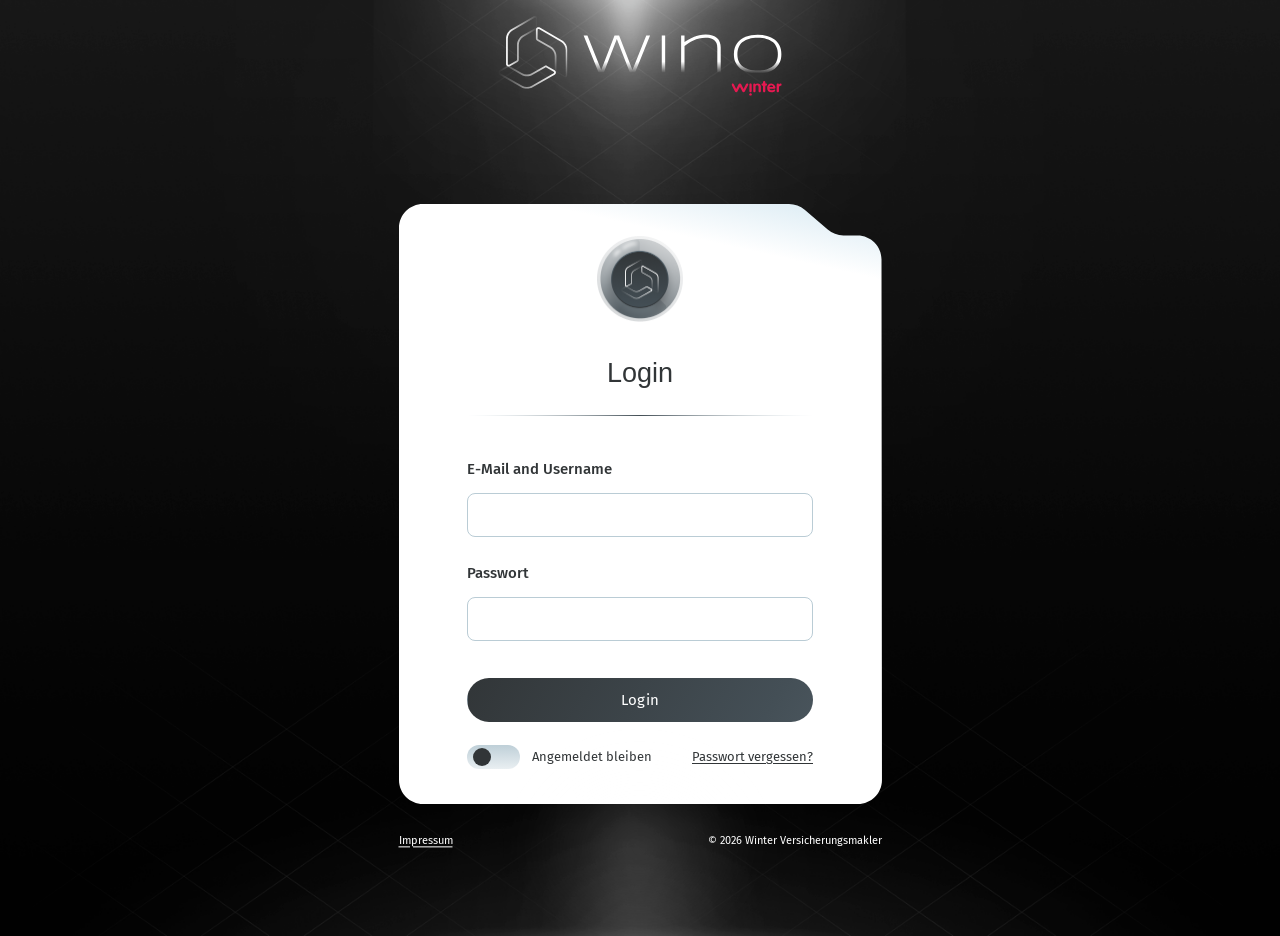
==== index.html @ 0a478004 "Build and polish complete login-to-loading presentation flow. Adds finalized login, 2FA, and loading" ====
<!doctype html>
<html lang="en">
  <head>
    <meta charset="UTF-8" />
    <meta name="viewport" content="width=device-width, initial-scale=1.0" />
    <title>Wino Login</title>
    <link rel="preconnect" href="https://fonts.googleapis.com" />
    <link rel="preconnect" href="https://fonts.gstatic.com" crossorigin />
    <link
      href="https://fonts.googleapis.com/css2?family=Fira+Sans:wght@400;500&family=Syncopate&display=swap"
      rel="stylesheet"
    />
    <link rel="stylesheet" href="./styles.css" />
  </head>
  <body>
    <main class="page">
      <a href="./index.html" aria-label="Go to login start page">
        <img class="page-logo" src="./assets/Wino_Logo_Full.svg" alt="Wino logo" />
      </a>
      <section class="login-card" id="login-card">
        <img class="card-login-icon" src="./assets/login_icon.png" alt="Login icon" />
        <h1>Login</h1>
        <img class="form-divider" src="./assets/form-divider.svg" alt="" aria-hidden="true" />

        <form class="login-form" action="./2fa.html" method="get">
          <div class="field-group">
            <label for="email">E-Mail and Username</label>
            <input id="email" name="email" type="text" placeholder=" " />
          </div>

          <div class="field-group">
            <label for="password">Passwort</label>
            <input id="password" name="password" type="password" placeholder=" " />
          </div>

          <button id="sign-in-button" type="submit">Login</button>

          <div class="post-button-row">
            <label class="toggle-field" for="stay-signed-in">
              <span class="toggle-switch">
                <input id="stay-signed-in" name="staySignedIn" type="checkbox" />
                <span class="toggle-track" aria-hidden="true"></span>
              </span>
              <span class="toggle-text">Angemeldet bleiben</span>
            </label>

            <a class="link-button link-button-small forgot-link" href="#">Passwort vergessen?</a>
          </div>
        </form>
      </section>
    </main>
    <footer class="page-footer">
      <a class="link-button link-button-small footer-link" href="#">Impressum</a>
      <p>
        <a class="footer-copyright-link" href="https://www.makler-winter.at/" target="_blank" rel="noopener noreferrer"
          >&copy; 2026 Winter Versicherungsmakler</a
        >
      </p>
    </footer>
  </body>
</html>
---- styles.css ----
:root {
  /* Color tokens */
  --color-main-dark: #313537;
  --color-black-medium: #444f56;
  --color-main-white: #ffffff;
  --color-secondary-blue: #d3e7f1;

  /* Semantic tokens */
  --color-page-bg: var(--color-main-dark);
  --color-surface: rgba(255, 255, 255, 0.08);
  --color-text-primary: var(--color-main-white);
  --color-text-inverse: var(--color-main-dark);
  --color-border: rgba(211, 231, 241, 0.4);
  --color-input-bg: rgba(255, 255, 255, 0.95);

  /* Gradients */
  --gradient-main-dark: linear-gradient(180deg, #313537 0%, #444f56 88.1%);
  --gradient-light-blue: linear-gradient(12.45deg, #ffffff 89.29%, #d3e7f1 100.74%);
  --gradient-light-dark: linear-gradient(360deg, #6c7a84 0%, #444f56 100%);

  /* Typography */
  --font-headline: "Syncopate", sans-serif;
  --font-text: "Fira Sans", sans-serif;
  --text-headline: 27px;
  --text-medium: 15px;
  --text-small: 13px;
  --text-xsmall: 11px;

  /* Divider token */
  --divider-width: 347px;
}

* {
  box-sizing: border-box;
}

html,
body {
  margin: 0;
  min-height: 100vh;
  overflow: hidden;
}

body {
  font-family: var(--font-text);
  font-size: var(--text-medium);
  color: var(--color-text-primary);
  background-color: var(--color-main-dark);
  background-image: image-set(url("./assets/main-bg-1x.png") 1x, url("./assets/main-bg-4k.png") 2x);
  background-size: cover;
  background-position: center top;
  background-repeat: no-repeat;
  padding-bottom: 36px;
  position: relative;
}

body::before {
  content: "";
  position: fixed;
  top: -150px;
  left: 50%;
  transform: translateX(-50%);
  width: min(41.6vw, 560px);
  height: 448px;
  pointer-events: none;
  z-index: 0;
  background:
    radial-gradient(circle at 50% 6%, rgba(255, 255, 255, 0.9) 0%, rgba(255, 255, 255, 0.38) 14%, rgba(255, 255, 255, 0.08) 34%, rgba(255, 255, 255, 0) 58%),
    linear-gradient(
      180deg,
      rgba(255, 255, 255, 0.22) 0%,
      rgba(255, 255, 255, 0.16) 16%,
      rgba(255, 255, 255, 0.08) 40%,
      rgba(255, 255, 255, 0) 88%
    );
  /* Feathered mask removes hard cone edges and creates a shine falloff */
  -webkit-mask-image:
    radial-gradient(ellipse at center, #000 18%, rgba(0, 0, 0, 0.78) 46%, rgba(0, 0, 0, 0) 88%),
    linear-gradient(180deg, #000 0%, rgba(0, 0, 0, 0.85) 44%, rgba(0, 0, 0, 0) 100%);
  -webkit-mask-composite: source-in;
  mask-image:
    radial-gradient(ellipse at center, #000 18%, rgba(0, 0, 0, 0.78) 46%, rgba(0, 0, 0, 0) 88%),
    linear-gradient(180deg, #000 0%, rgba(0, 0, 0, 0.85) 44%, rgba(0, 0, 0, 0) 100%);
  mask-composite: intersect;
  mix-blend-mode: screen;
  filter: blur(44px);
  animation: topGlowShimmer 6s ease-in-out infinite;
}

body::after {
  content: "";
  position: fixed;
  bottom: -44px;
  left: 50%;
  transform: translateX(-50%);
  width: min(18vw, 240px);
  height: 192px;
  pointer-events: none;
  z-index: 0;
  background: radial-gradient(
    ellipse at center,
    rgba(255, 255, 255, 0.2) 0%,
    rgba(255, 255, 255, 0.08) 32%,
    rgba(255, 255, 255, 0) 72%
  );
  filter: blur(22px);
  animation: bottomGlowShimmer 4s ease-in-out infinite alternate;
}

@keyframes topGlowShimmer {
  0% {
    opacity: 0;
    filter: blur(52px);
  }
  50% {
    opacity: 1;
    filter: blur(38px);
  }
  100% {
    opacity: 0;
    filter: blur(56px);
  }
}

@keyframes bottomGlowShimmer {
  0% {
    opacity: 0.3;
    filter: blur(24px);
  }
  50% {
    opacity: 0.46;
    filter: blur(20px);
  }
  100% {
    opacity: 0.34;
    filter: blur(26px);
  }
}

.loading-screen {
  min-height: 100vh;
  width: 100%;
  display: grid;
  place-items: center;
  position: relative;
}

.loading-logo {
  width: 160px;
  height: auto;
  display: block;
  opacity: 0;
  transform-origin: center center;
  animation:
    loadingElementFadeIn 900ms ease-in-out forwards,
    loadingLogoLoop 7.2s ease-in-out 1s infinite;
}

.loading-text {
  position: fixed;
  left: 50%;
  bottom: 0;
  transform: translate(-50%, calc(-20% - 50px));
  margin: 0;
  font-family: var(--font-text);
  font-size: 13px;
  font-weight: 400;
  color: var(--color-main-white);
  opacity: 0;
  animation: loadingElementFadeIn 1100ms ease-in-out 120ms forwards;
}

.loading-dots::after {
  content: "...";
  display: inline-block;
  width: 0;
  overflow: hidden;
  position: relative;
  top: 4px;
  text-align: left;
  animation: loadingDots 2.8s ease-in-out infinite;
}

@keyframes loadingDots {
  0% {
    width: 0;
  }
  50% {
    width: 1.2em;
  }
  100% {
    width: 0;
  }
}

@keyframes loadingElementFadeIn {
  from {
    opacity: 0;
  }
  to {
    opacity: 1;
  }
}

@keyframes loadingLogoLoop {
  0% {
    transform: rotate(0deg) scale(1);
  }
  20% {
    transform: rotate(90deg) scale(0.64);
  }
  50% {
    transform: rotate(90deg) scale(0.64);
  }
  70% {
    transform: rotate(0deg) scale(1);
  }
  100% {
    transform: rotate(0deg) scale(1);
  }
}

.page {
  min-height: 100vh;
  display: flex;
  flex-direction: column;
  align-items: center;
  justify-content: center;
  gap: 28px;
  padding: 24px;
  opacity: 1;
  transition: opacity 620ms cubic-bezier(0.22, 1, 0.36, 1);
}

.page-logo {
  width: 286px;
  height: 80px;
  max-width: 100%;
  display: block;
  margin: 0 auto;
  object-fit: contain;
  transform: translateY(-100%);
}

.login-card {
  flex: 0 0 auto;
  width: 483px;
  min-width: 483px;
  min-height: 599.97px;
  height: 599.97px;
  max-height: 599.97px;
  overflow: hidden;
  padding: 32px 24px;
  display: grid;
  justify-items: center;
  background: var(--gradient-light-blue);
  -webkit-mask-image: url("./assets/card-shape.svg");
  mask-image: url("./assets/card-shape.svg");
  -webkit-mask-size: 100% 100%;
  mask-size: 100% 100%;
  -webkit-mask-repeat: no-repeat;
  mask-repeat: no-repeat;
  -webkit-mask-position: center;
  mask-position: center;
}

.card-hidden {
  display: none;
}

.card-login-icon {
  width: 86px;
  height: 86px;
  display: block;
  margin: 0 auto 10px;
}

h1 {
  margin: 0;
  text-align: center;
  font-family: var(--font-headline);
  font-weight: 400;
  font-size: var(--text-headline);
  color: var(--color-main-dark);
}

.twofa-title {
  margin: 0 auto;
  width: 345px;
  max-width: 345px;
  text-align: center;
  font-family: var(--font-text);
  font-size: 27px;
  font-weight: 400;
  line-height: 1.12;
  letter-spacing: 0.01em;
  color: var(--color-main-dark);
}

.twofa-subtext {
  margin: 18px auto 0;
  max-width: 390px;
  text-align: center;
  font-family: var(--font-text);
  font-size: 17px;
  font-weight: 400;
  line-height: 1.35;
  color: var(--color-main-dark);
}

.twofa-subtext strong {
  font-weight: 500;
}

.login-form {
  width: 346px;
  max-width: 346px;
  margin: 0 auto;
  display: grid;
  gap: 10px;
}

.field-group {
  display: grid;
  gap: 10px;
}

.field-group + .field-group {
  margin-top: 16px;
}

.field-group label {
  font-family: var(--font-text);
  font-size: var(--text-medium);
  font-weight: 500;
  color: var(--color-main-dark);
}

.login-form input {
  width: 100%;
  max-width: 346px;
  min-height: 44px;
  align-self: center;
  border: 1px solid #baccd5;
  border-radius: 8px;
  padding: 12px 14px;
  font: inherit;
  color: var(--color-text-inverse);
  background: #ffffff;
}

.login-form input::placeholder {
  color: rgba(49, 53, 55, 0.55);
  font-size: var(--text-xsmall);
}

.login-form input:focus {
  outline: none;
  border-color: var(--color-secondary-blue);
  box-shadow: 0 0 0 3px rgba(211, 231, 241, 0.3);
}

.login-form:not(.twofa-form) input:valid:not(:placeholder-shown) {
  /* Wino-Gradient-VelvetBlue */
  background: linear-gradient(45deg, #ffffff 37.77%, #d3e7f1 110.16%);
}

.toggle-field {
  margin-top: 0;
  display: flex;
  align-items: center;
  justify-content: flex-start;
  gap: 12px;
  cursor: pointer;
}

.toggle-text {
  font-family: var(--font-text);
  font-size: var(--text-small);
  font-weight: 400;
  color: var(--color-main-dark);
}

.toggle-switch {
  position: relative;
  width: 53px;
  height: 24.23px;
  flex: none;
}

.toggle-switch input {
  position: absolute;
  opacity: 0;
  inset: 0;
  margin: 0;
  cursor: pointer;
}

.toggle-track {
  position: absolute;
  inset: 0;
  background: linear-gradient(359.84deg, #ffffff -49.71%, #baccd5 109.2%);
  border-radius: 16px;
  transition: background 0.2s ease;
}

.toggle-track::after {
  content: "";
  position: absolute;
  width: 18.17px;
  height: 18.17px;
  left: 6px;
  top: 3.03px;
  border-radius: 50%;
  background: var(--color-main-dark);
  transition: transform 0.2s ease;
}

.toggle-switch input:checked + .toggle-track::after {
  transform: translateX(22.83px);
}

.toggle-switch input:checked + .toggle-track {
  background: linear-gradient(180deg, #348d2c 0%, #69ba61 100%);
}

.login-form button {
  margin-top: 22px;
  width: 100%;
  max-width: 346px;
  min-height: 42px;
  align-self: center;
  display: flex;
  flex-direction: row;
  justify-content: center;
  align-items: center;
  gap: 10px;
  padding: 12px 32px;
  border: 1px solid transparent;
  border-radius: 52px;
  font-family: var(--font-text);
  font-style: normal;
  font-weight: 400;
  font-size: var(--text-medium);
  line-height: 18px;
  text-align: center;
  letter-spacing: 0.01em;
  color: var(--color-main-white);
  background: linear-gradient(120deg, #313537 0%, #444f56 45%, #6c7a84 100%);
  background-size: 200% 200%;
  background-position: 0% 50%;
  cursor: pointer;
  transition: background-position 320ms ease, filter 320ms ease;
}

.login-form button:hover {
  background-position: 100% 50%;
  filter: none;
}

.link-button {
  font-family: var(--font-text);
  font-weight: 400;
  line-height: 1.2;
  color: var(--color-main-white);
  text-decoration: underline;
  text-underline-offset: 2px;
}

.link-button-medium {
  font-size: var(--text-medium);
}

.link-button-small {
  font-size: var(--text-small);
}

.link-button-xsmall {
  font-size: var(--text-xsmall);
}

.post-button-row {
  width: 100%;
  max-width: 346px;
  align-self: center;
  display: flex;
  align-items: center;
  justify-content: space-between;
  gap: 12px;
  margin-top: 6px;
}

.forgot-link {
  color: var(--color-main-dark);
}

.form-divider {
  width: var(--divider-width);
  height: 1px;
  max-width: 100%;
  display: block;
  border: 0;
  margin: 0 auto 18px;
}

.twofa-form {
  margin-top: 40px;
  width: 394px;
  max-width: 100%;
  gap: 0;
}

.twofa-code-row {
  display: flex;
  align-items: center;
  justify-content: center;
  gap: 24px;
}

.twofa-code-block {
  display: flex;
  align-items: center;
  gap: 4px;
}

.otp-input {
  width: 59px !important;
  height: 82px;
  min-height: 82px !important;
  border: 1px solid var(--color-black-medium) !important;
  border-radius: 12px !important;
  text-align: center;
  padding: 0;
  background: transparent !important;
}

.login-form .otp-input {
  font-family: var(--font-headline);
  font-size: 27px;
  font-weight: 400;
}

.login-form .otp-input:not(:placeholder-shown) {
  /* Wino-Gradient-VelvetBlue */
  background: linear-gradient(28.44deg, #ffffff 37.77%, #d3e7f1 110.16%) !important;
}

.otp-input:focus {
  outline: none;
  border-color: var(--color-main-dark) !important;
  box-shadow: none !important;
}

.twofa-form button {
  margin-top: 52px;
  margin-left: auto;
  margin-right: auto;
  justify-self: center;
}

.twofa-submit-button {
  position: relative;
}

.button-spinner {
  width: 16px;
  height: 16px;
  border: 2px solid rgba(255, 255, 255, 0.4);
  border-top-color: var(--color-main-white);
  border-radius: 50%;
  display: none;
  animation: buttonSpin 0.8s linear infinite;
}

.button-success-icon {
  width: 16px;
  height: 16px;
  display: none;
}

.twofa-submit-button.is-loading .button-spinner {
  display: inline-block;
}

.twofa-submit-button.is-loading .button-success-icon {
  display: none;
}

.twofa-submit-button.is-success .button-spinner {
  display: none;
}

.twofa-submit-button.is-success .button-success-icon {
  display: inline-block;
}

@keyframes buttonSpin {
  to {
    transform: rotate(360deg);
  }
}

.page-footer {
  position: fixed;
  left: 50%;
  bottom: 0;
  transform: translate(-50%, calc(-20% - 50px));
  width: min(100%, 483px);
  padding: 0;
  display: flex;
  align-items: center;
  justify-content: space-between;
  gap: 12px;
  opacity: 1;
  transition: opacity 620ms cubic-bezier(0.22, 1, 0.36, 1);
}

.twofa-page.is-page-fading .page,
.twofa-page.is-page-fading .page-footer {
  opacity: 0;
}

.page-footer p {
  margin: 0;
  font-size: var(--text-xsmall);
  color: var(--color-main-white);
}

.footer-copyright-link {
  color: var(--color-main-white);
  text-decoration: none;
}

.footer-copyright-link:hover,
.footer-copyright-link:focus-visible {
  color: var(--color-main-white);
  text-decoration: none;
}

.footer-link {
  color: var(--color-main-white);
  font-size: var(--text-xsmall);
}

.ds-page {
  min-height: 100vh;
  max-width: 1100px;
  margin: 0 auto;
  padding: 40px 24px 64px;
}

.ds-header h1 {
  margin: 0;
}

.ds-header p {
  margin: 8px 0 0;
  font-size: var(--text-small);
}

.ds-section {
  margin-top: 28px;
  padding: 20px;
  border: 1px solid rgba(255, 255, 255, 0.24);
  border-radius: 16px;
  background: rgba(10, 13, 16, 0.45);
}

.ds-section h2 {
  margin: 0 0 12px;
  font-size: var(--text-medium);
  font-weight: 500;
}

.ds-swatches {
  display: flex;
  gap: 12px;
  flex-wrap: wrap;
}

.ds-swatch {
  display: grid;
  gap: 8px;
  min-width: 170px;
}

.ds-chip {
  width: 100%;
  height: 60px;
  border-radius: 12px;
}

.ds-chip-bordered {
  border: 1px solid rgba(49, 53, 55, 0.28);
}

.ds-swatch code {
  font-family: var(--font-text);
  font-size: var(--text-xsmall);
  color: var(--color-main-white);
}

.ds-gradients {
  display: grid;
  gap: 12px;
  grid-template-columns: repeat(auto-fit, minmax(220px, 1fr));
}

.ds-gradient-card {
  min-height: 90px;
  border-radius: 16px;
  display: grid;
  place-items: center;
  font-size: var(--text-small);
  color: var(--color-main-dark);
}

.ds-dark-gradient {
  background: var(--gradient-main-dark);
  color: var(--color-main-white);
}

.ds-light-gradient {
  background: var(--gradient-light-blue);
}

.ds-headline {
  margin: 0 0 8px;
  font-family: var(--font-headline);
  font-size: var(--text-headline);
  color: var(--color-main-white);
}

.ds-medium,
.ds-small,
.ds-xsmall {
  margin: 0 0 6px;
  color: var(--color-main-white);
}

.ds-medium {
  font-size: var(--text-medium);
}

.ds-small {
  font-size: var(--text-small);
}

.ds-xsmall {
  font-size: var(--text-xsmall);
}

.ds-card-preview {
  margin: 0 auto;
}

@media (max-width: 600px) {
  .page {
    padding: 18px;
  }

  .login-card {
    width: 483px;
    min-width: 483px;
    min-height: 599.97px;
    height: 599.97px;
  }

  .login-form {
    width: 100%;
    max-width: 346px;
  }

  .page-footer {
    width: calc(100% - 36px);
  }
}

@media (max-width: 510px) {
  .page {
    padding-left: 16px;
    padding-right: 16px;
  }

  .login-card {
    width: calc(100vw - 32px);
    min-width: 0;
    max-width: 483px;
    flex: 0 0 auto !important;
    height: 599.97px !important;
    min-height: 599.97px !important;
    max-height: 599.97px !important;
  }

  .page-footer {
    width: calc(100vw - 32px);
    max-width: 483px;
  }

  .twofa-title {
    font-size: 36px;
  }

  .otp-input {
    width: 50px !important;
    height: 74px;
    min-height: 74px !important;
  }
}
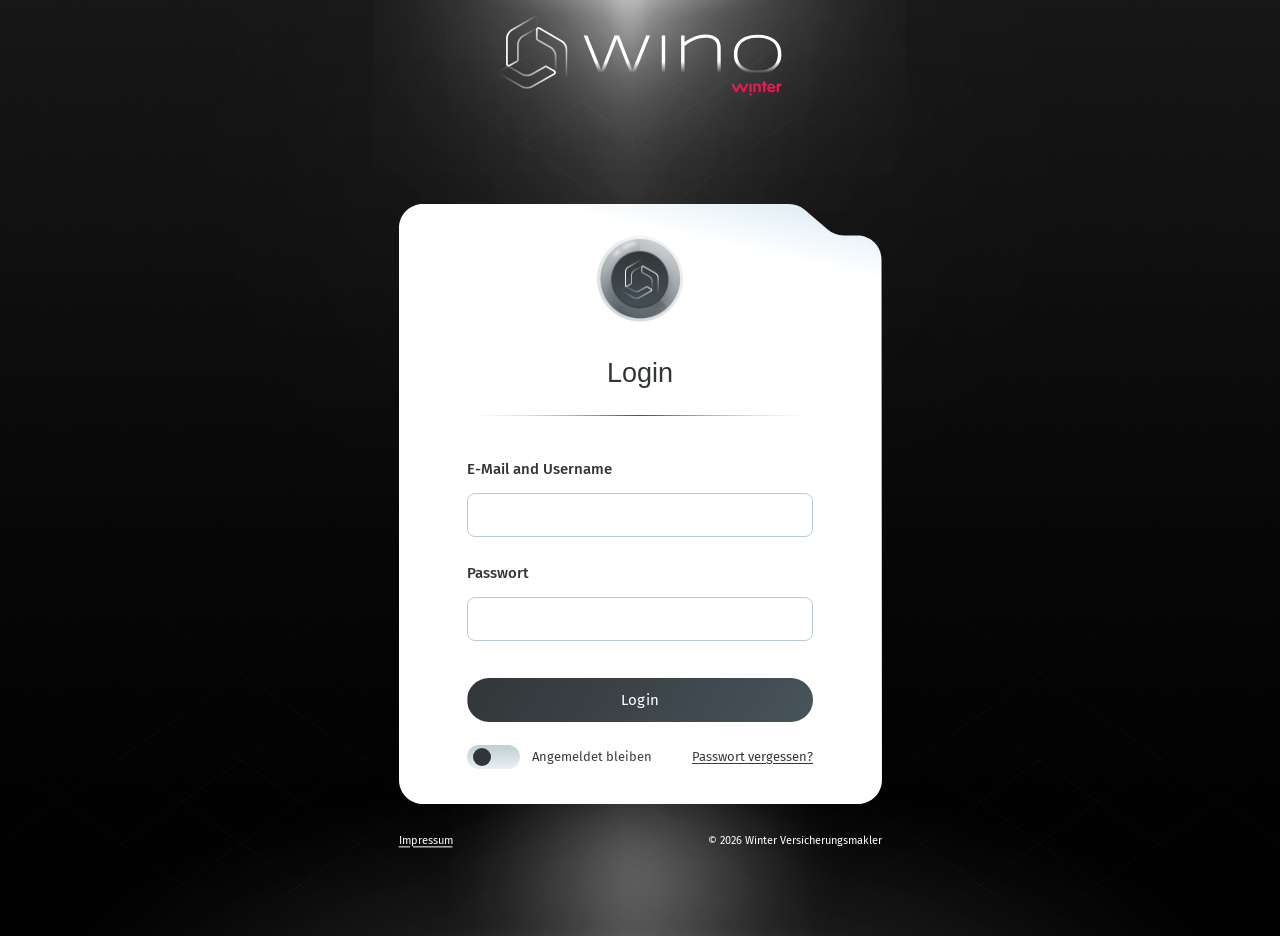
==== commit 7126f3cf: "Polish page visuals, strokes layers, and animation behavior. Adds top/bottom stroke assets to login " ====
--- a/index.html
+++ b/index.html
@@ -12,8 +12,10 @@
     />
     <link rel="stylesheet" href="./styles.css" />
   </head>
-  <body>
+  <body class="login-page">
     <main class="page">
+      <img class="page-strokes" src="./assets/Strokes.svg" alt="" aria-hidden="true" />
+      <img class="page-bottom-strokes" src="./assets/bottom_strokes.svg" alt="" aria-hidden="true" />
       <a href="./index.html" aria-label="Go to login start page">
         <img class="page-logo" src="./assets/Wino_Logo_Full.svg" alt="Wino logo" />
       </a>
@@ -57,5 +59,6 @@
         >
       </p>
     </footer>
+    <script src="./impressum.js"></script>
   </body>
 </html>
--- a/styles.css
+++ b/styles.css
@@ -90,21 +90,21 @@
 body::after {
   content: "";
   position: fixed;
-  bottom: -44px;
+  bottom: -88px;
   left: 50%;
   transform: translateX(-50%);
-  width: min(18vw, 240px);
-  height: 192px;
+  width: min(28vw, 360px);
+  height: 250px;
   pointer-events: none;
   z-index: 0;
   background: radial-gradient(
     ellipse at center,
-    rgba(255, 255, 255, 0.2) 0%,
-    rgba(255, 255, 255, 0.08) 32%,
+    rgba(255, 255, 255, 0.36) 0%,
+    rgba(255, 255, 255, 0.16) 34%,
     rgba(255, 255, 255, 0) 72%
   );
-  filter: blur(22px);
-  animation: bottomGlowShimmer 4s ease-in-out infinite alternate;
+  filter: blur(28px);
+  animation: bottomGlowShimmer 7.2s ease-in-out infinite alternate;
 }
 
 @keyframes topGlowShimmer {
@@ -124,16 +124,16 @@
 
 @keyframes bottomGlowShimmer {
   0% {
-    opacity: 0.3;
+    opacity: 0.06;
+    filter: blur(30px);
+  }
+  50% {
+    opacity: 0.66;
     filter: blur(24px);
   }
-  50% {
-    opacity: 0.46;
-    filter: blur(20px);
-  }
   100% {
-    opacity: 0.34;
-    filter: blur(26px);
+    opacity: 0.08;
+    filter: blur(34px);
   }
 }
 
@@ -199,6 +199,26 @@
   }
   to {
     opacity: 1;
+  }
+}
+
+@keyframes pageElementFadeIn {
+  from {
+    opacity: 0;
+  }
+  to {
+    opacity: 1;
+  }
+}
+
+@keyframes pageLogoIntro {
+  0% {
+    opacity: 0;
+    transform: translateY(-92%);
+  }
+  100% {
+    opacity: 1;
+    transform: translateY(-100%);
   }
 }
 
@@ -240,15 +260,50 @@
   margin: 0 auto;
   object-fit: contain;
   transform: translateY(-100%);
+  opacity: 0;
+  animation: pageLogoIntro 1200ms ease-in-out forwards;
+}
+
+.twofa-page .page-logo {
+  animation: none;
+  opacity: 1;
+  transform: translateY(-100%);
+}
+
+.login-page .page-strokes,
+.twofa-page .page-strokes {
+  position: fixed;
+  top: 0;
+  left: 50%;
+  transform: translateX(-50%);
+  width: 748px;
+  height: 350px;
+  pointer-events: none;
+  z-index: 0;
+  opacity: 0.55;
+}
+
+.login-page .page-bottom-strokes,
+.twofa-page .page-bottom-strokes {
+  position: fixed;
+  bottom: 0;
+  left: 50%;
+  transform: translateX(-50%);
+  width: 1546px;
+  height: 350px;
+  pointer-events: none;
+  z-index: 0;
+  opacity: 0.5;
 }
 
 .login-card {
   flex: 0 0 auto;
+  flex-shrink: 0;
   width: 483px;
   min-width: 483px;
-  min-height: 599.97px;
-  height: 599.97px;
-  max-height: 599.97px;
+  min-height: 599.97px !important;
+  height: 599.97px !important;
+  max-height: 599.97px !important;
   overflow: hidden;
   padding: 32px 24px;
   display: grid;
@@ -262,6 +317,13 @@
   mask-repeat: no-repeat;
   -webkit-mask-position: center;
   mask-position: center;
+  opacity: 0;
+  animation: pageElementFadeIn 1250ms ease-in-out 120ms forwards;
+}
+
+.twofa-page .login-card {
+  animation: none;
+  opacity: 1;
 }
 
 .card-hidden {
@@ -611,8 +673,14 @@
   align-items: center;
   justify-content: space-between;
   gap: 12px;
+  opacity: 0;
+  transition: opacity 620ms cubic-bezier(0.22, 1, 0.36, 1);
+  animation: pageElementFadeIn 1400ms ease-in-out 220ms forwards;
+}
+
+.twofa-page .page-footer {
+  animation: none;
   opacity: 1;
-  transition: opacity 620ms cubic-bezier(0.22, 1, 0.36, 1);
 }
 
 .twofa-page.is-page-fading .page,
@@ -640,6 +708,81 @@
 .footer-link {
   color: var(--color-main-white);
   font-size: var(--text-xsmall);
+}
+
+.impressum-overlay {
+  position: fixed;
+  inset: 0;
+  z-index: 50;
+  display: none;
+  background: rgba(7, 11, 14, 0.55);
+}
+
+.impressum-overlay.is-open {
+  display: block;
+}
+
+.impressum-topbar {
+  position: fixed;
+  top: 48px;
+  left: 50%;
+  transform: translateX(-50%);
+  width: min(52vw, 540px);
+  height: 24px;
+  background: rgba(49, 53, 55, 0.88);
+  backdrop-filter: blur(4px);
+  display: grid;
+  align-items: center;
+  border-radius: 10px 10px 0 0;
+}
+
+.impressum-topbar h2 {
+  margin: 0;
+  text-align: center;
+  font-family: var(--font-text);
+  font-size: 9px;
+  font-weight: 400;
+  color: var(--color-main-white);
+}
+
+.impressum-close {
+  position: absolute;
+  right: 2px;
+  top: 50%;
+  transform: translateY(-50%);
+  width: 18px;
+  height: 18px;
+  border: 0;
+  padding: 0;
+  background: transparent;
+  cursor: pointer;
+}
+
+.impressum-close img {
+  width: 100%;
+  height: 100%;
+  display: block;
+}
+
+.impressum-content {
+  position: fixed;
+  top: 72px;
+  left: 50%;
+  transform: translateX(-50%);
+  width: min(52vw, 540px);
+  height: min(78vh, 468px);
+  background: #ffffff;
+  color: #111111;
+  overflow-y: auto;
+  padding: 22px 24px 28px;
+  border-radius: 0 0 10px 10px;
+  font-family: var(--font-text);
+  font-size: 11px;
+  line-height: 1.35;
+}
+
+.impressum-content p {
+  margin: 0 0 11px;
 }
 
 .ds-page {
@@ -760,10 +903,13 @@
   }
 
   .login-card {
-    width: 483px;
-    min-width: 483px;
-    min-height: 599.97px;
-    height: 599.97px;
+    width: 483px !important;
+    min-width: 483px !important;
+    max-width: 483px !important;
+    min-height: 620px !important;
+    height: 620px !important;
+    max-height: 620px !important;
+    flex-shrink: 0;
   }
 
   .login-form {
@@ -778,18 +924,19 @@
 
 @media (max-width: 510px) {
   .page {
-    padding-left: 16px;
-    padding-right: 16px;
+    padding-left: 12px;
+    padding-right: 12px;
   }
 
   .login-card {
-    width: calc(100vw - 32px);
-    min-width: 0;
-    max-width: 483px;
+    width: 100% !important;
+    min-width: 0 !important;
+    max-width: 483px !important;
     flex: 0 0 auto !important;
-    height: 599.97px !important;
-    min-height: 599.97px !important;
-    max-height: 599.97px !important;
+    min-height: 640px !important;
+    height: 640px !important;
+    max-height: 640px !important;
+    flex-shrink: 0 !important;
   }
 
   .page-footer {
